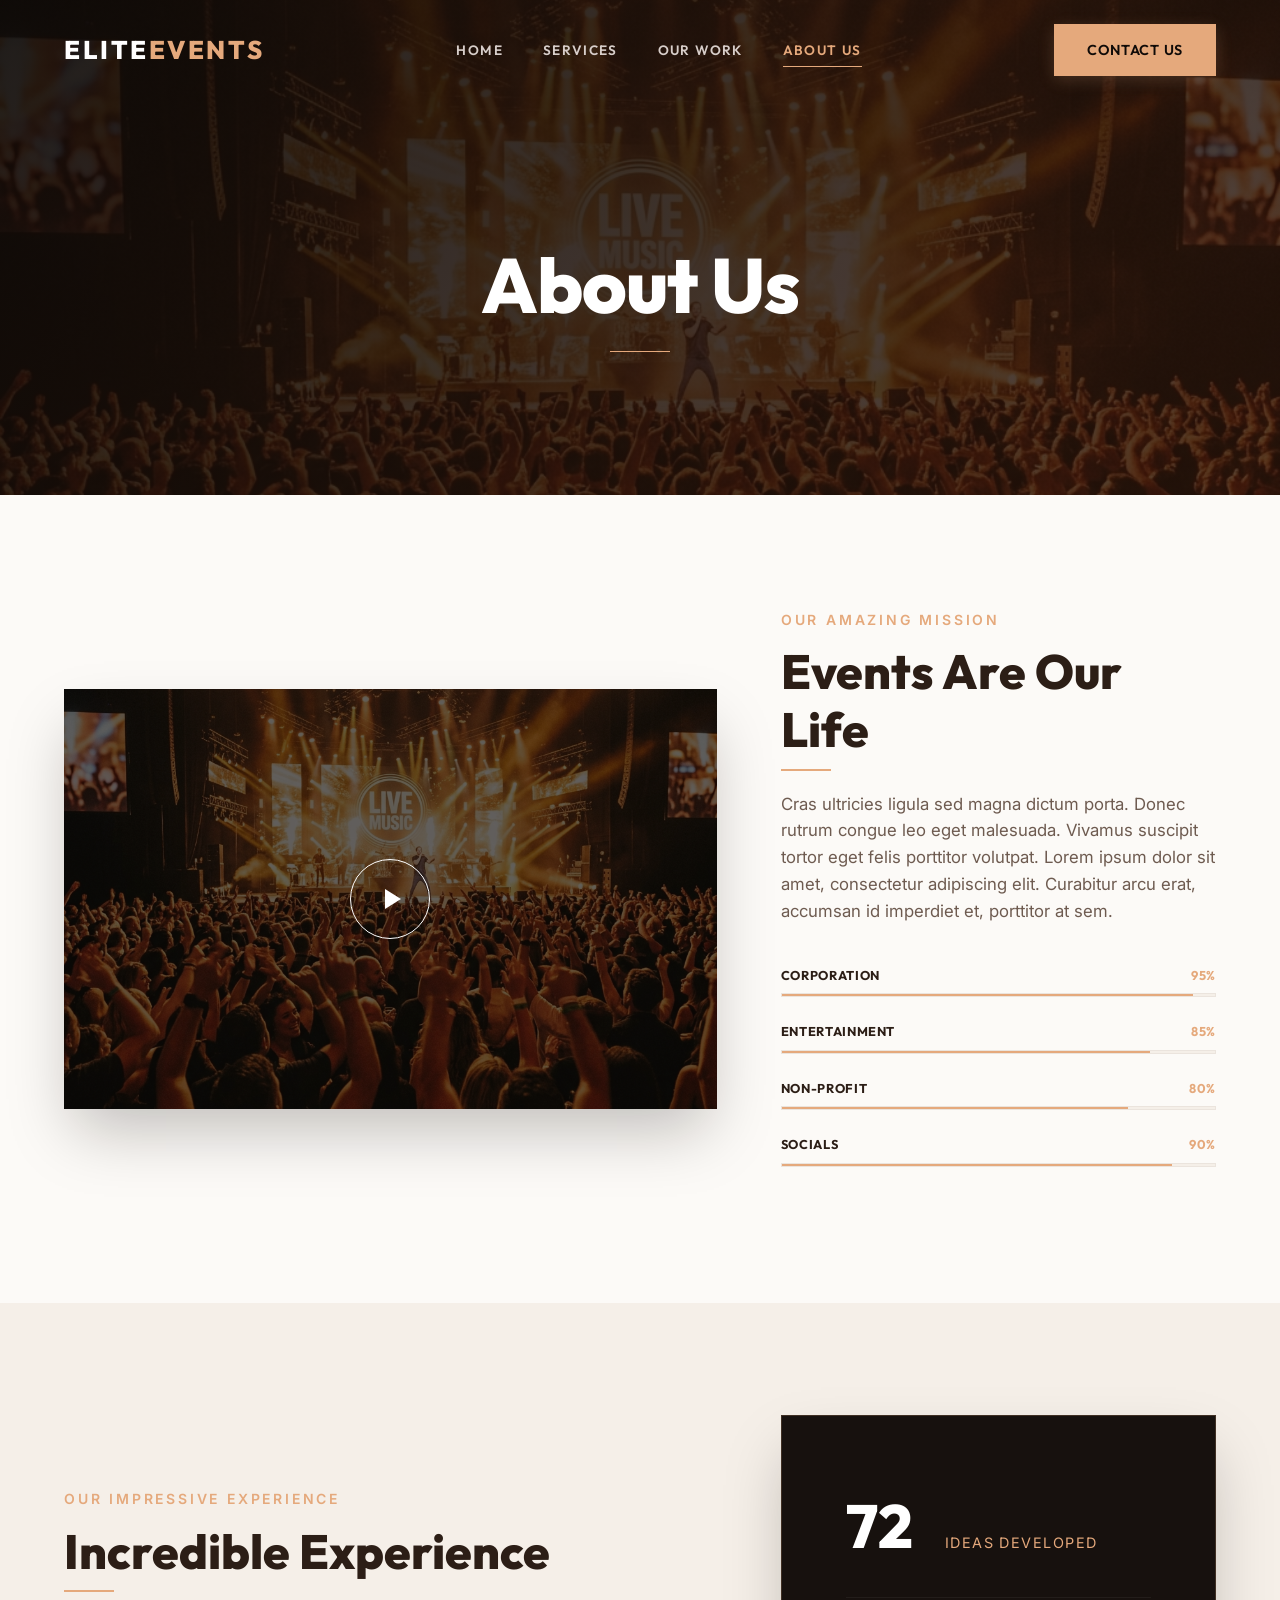
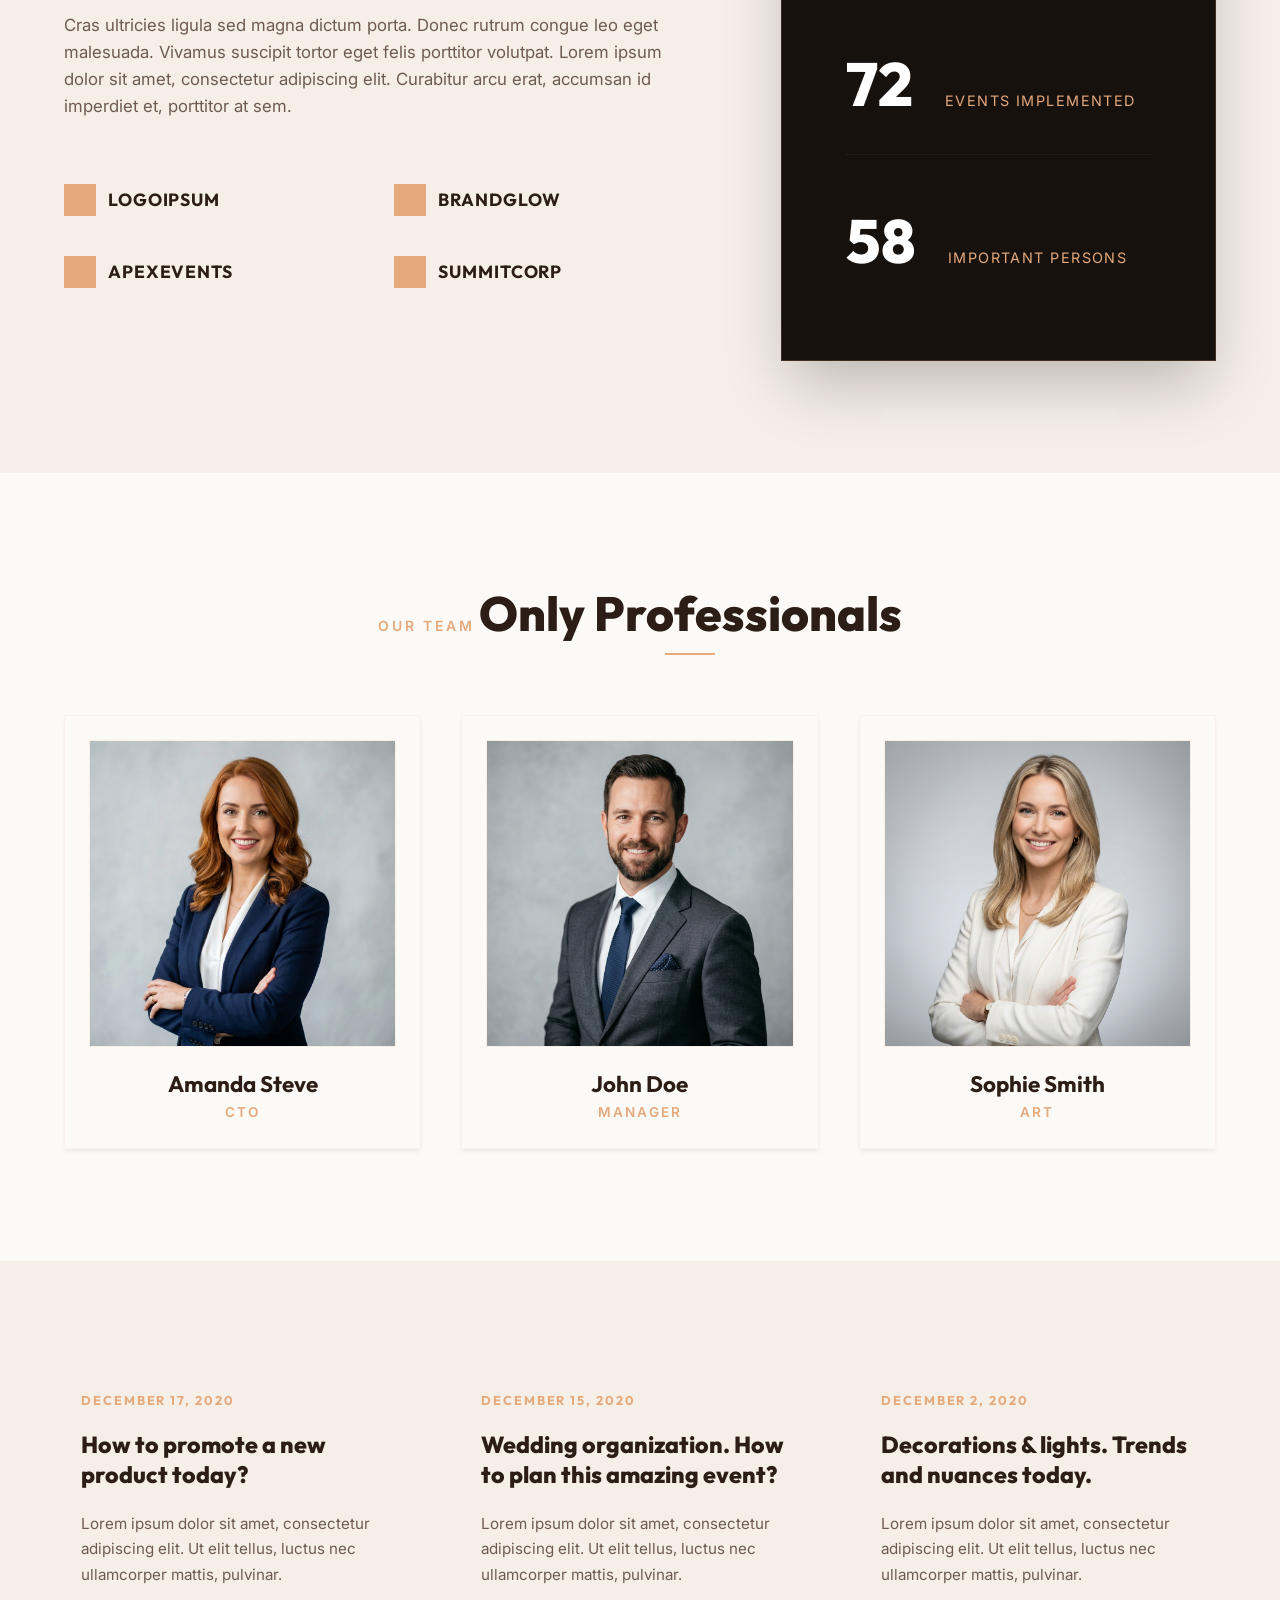
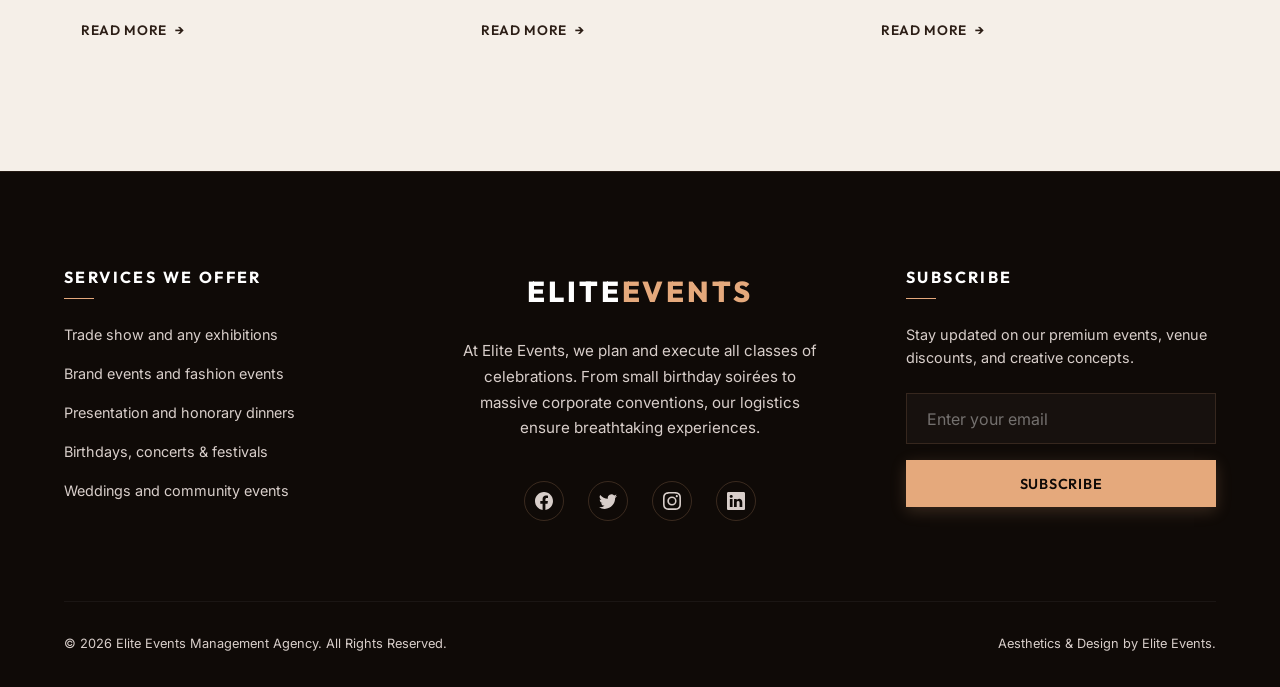
==== about.html @ 659c6e5d "first commit" ====
<!DOCTYPE html>
<html lang="en">
<head>
  <meta charset="UTF-8">
  <meta name="viewport" content="width=device-width, initial-scale=1.0">
  <title>About Us | Elite Events - Premium Event Planning & Management Agency</title>
  <meta name="description" content="Discover our mission, experience metrics, professional team directors, and recent news. Learn how Elite Events brings corporate, entertainment, non-profit, and social events to life.">
  <link rel="stylesheet" href="style.css">
</head>
<body>

  <!-- ==========================================
       HEADER / NAVIGATION
       ========================================== -->
  <header class="header scrolled" id="site-header">
    <div class="container nav-container">
      <a href="index.html" class="logo" id="header-logo">
        ELITE<span>EVENTS</span>
      </a>
      
      <nav class="nav-menu-wrapper" aria-label="Main Navigation">
        <ul class="nav-menu" id="nav-menu">
          <li><a href="index.html" class="nav-link" id="nav-link-home">Home</a></li>
          <li><a href="services.html" class="nav-link" id="nav-link-services">Services</a></li>
          <li><a href="work.html" class="nav-link" id="nav-link-work">Our Work</a></li>
          <li><a href="about.html" class="nav-link active" id="nav-link-about">About Us</a></li>
          <li class="mobile-only"><a href="contact.html" class="nav-link" id="nav-link-contact-mobile">Contact Us</a></li>
        </ul>
      </nav>
      
      <a href="contact.html" class="btn btn-primary" id="header-contact-btn">Contact Us</a>
      
      <button class="nav-toggle" id="nav-toggle" aria-label="Toggle Navigation Menu">
        <span></span>
        <span></span>
        <span></span>
      </button>
    </div>
  </header>

  <!-- ==========================================
       SUBPAGE HERO BANNER
       ========================================== -->
  <section class="hero subpage-hero" id="about-hero" style="min-height: 55vh;">
    <div class="container text-center">
      <div class="hero-content" style="margin: 0 auto;">
        <h1 class="hero-title" id="about-main-title" style="margin-bottom: 0;">
          About Us
        </h1>
        <div class="hero-line" style="margin: 1.5rem auto 0; width: 60px;"></div>
      </div>
    </div>
  </section>

  <!-- ==========================================
       OUR AMAZING MISSION SECTION
       ========================================== -->
  <section class="mission section-padding" id="our-mission">
    <div class="container">
      <div class="about-grid">
        <!-- Left Side Video teaser -->
        <div class="why-video-wrapper" id="mission-video-container" style="min-height: 420px; box-shadow: var(--shadow-premium);">
          <button class="play-btn" id="play-mission-btn" aria-label="Play mission video introduction"></button>
        </div>
        
        <!-- Right Side Text and Progress Bars -->
        <div class="mission-content" id="mission-content-details">
          <span class="section-subtitle">Our Amazing Mission</span>
          <h2 class="section-title underline-left" id="mission-title">Events Are Our Life</h2>
          <p style="color: var(--text-muted-dark); margin-bottom: 2.5rem; font-size: 1.05rem;">
            Cras ultricies ligula sed magna dictum porta. Donec rutrum congue leo eget malesuada. Vivamus suscipit tortor eget felis porttitor volutpat. Lorem ipsum dolor sit amet, consectetur adipiscing elit. Curabitur arcu erat, accumsan id imperdiet et, porttitor at sem.
          </p>
          
          <!-- Skills Progress Bars -->
          <div class="skills-container" id="mission-progress-bars">
            <!-- Skill 1 -->
            <div class="skill-group">
              <div class="skill-label-bar">
                <span class="skill-name">Corporation</span>
                <span class="skill-percent">95%</span>
              </div>
              <div class="progress-bar">
                <div class="progress-fill" data-width="95%" id="fill-corporation"></div>
              </div>
            </div>
            
            <!-- Skill 2 -->
            <div class="skill-group">
              <div class="skill-label-bar">
                <span class="skill-name">Entertainment</span>
                <span class="skill-percent">85%</span>
              </div>
              <div class="progress-bar">
                <div class="progress-fill" data-width="85%" id="fill-entertainment"></div>
              </div>
            </div>
            
            <!-- Skill 3 -->
            <div class="skill-group">
              <div class="skill-label-bar">
                <span class="skill-name">Non-Profit</span>
                <span class="skill-percent">80%</span>
              </div>
              <div class="progress-bar">
                <div class="progress-fill" data-width="80%" id="fill-nonprofit"></div>
              </div>
            </div>
            
            <!-- Skill 4 -->
            <div class="skill-group">
              <div class="skill-label-bar">
                <span class="skill-name">Socials</span>
                <span class="skill-percent">90%</span>
              </div>
              <div class="progress-bar">
                <div class="progress-fill" data-width="90%" id="fill-socials"></div>
              </div>
            </div>
          </div>
        </div>
      </div>
    </div>
  </section>

  <!-- ==========================================
       OUR IMPRESSIVE EXPERIENCE SECTION
       ========================================== -->
  <section class="experience section-padding" id="our-experience" style="background-color: var(--bg-light-accent);">
    <div class="container">
      <div class="about-grid" style="align-items: stretch;">
        <!-- Left Column: Logos & Details -->
        <div class="exp-text-column" style="display: flex; flex-direction: column; justify-content: center; padding-right: 2rem;">
          <span class="section-subtitle">Our Impressive Experience</span>
          <h2 class="section-title underline-left" id="exp-title">Incredible Experience</h2>
          <p style="color: var(--text-muted-dark); margin-bottom: 3rem; font-size: 1.05rem;">
            Cras ultricies ligula sed magna dictum porta. Donec rutrum congue leo eget malesuada. Vivamus suscipit tortor eget felis porttitor volutpat. Lorem ipsum dolor sit amet, consectetur adipiscing elit. Curabitur arcu erat, accumsan id imperdiet et, porttitor at sem.
          </p>
          
          <!-- Partner Logos Grid -->
          <div class="why-logos" style="margin-top: 1rem;">
            <div class="logo-item" id="partner-about-1">
              <div class="logo-icon"></div>
              <span class="logo-text">LogoIpsum</span>
            </div>
            
            <div class="logo-item" id="partner-about-2">
              <div class="logo-icon"></div>
              <span class="logo-text">BrandGlow</span>
            </div>
            
            <div class="logo-item" id="partner-about-3">
              <div class="logo-icon"></div>
              <span class="logo-text">ApexEvents</span>
            </div>
            
            <div class="logo-item" id="partner-about-4">
              <div class="logo-icon"></div>
              <span class="logo-text">SummitCorp</span>
            </div>
          </div>
        </div>
        
        <!-- Right Column: Black Stats Box -->
        <div class="exp-stats-box" id="experience-stats-panel" style="background-color: var(--bg-dark-accent); border: 1px solid rgba(229, 169, 124, 0.2); padding: 5rem 4rem; display: flex; flex-direction: column; justify-content: center; gap: 3.5rem; color: var(--text-light); box-shadow: var(--shadow-premium);">
          <!-- Stat 1 -->
          <div class="stat-item-row" style="display: flex; align-items: baseline; gap: 2rem; border-bottom: 1px solid rgba(255, 255, 255, 0.05); padding-bottom: 2rem;">
            <span class="stat-number" data-count="347" id="stat-about-ideas" style="font-size: 3.8rem; font-weight: 800; color: var(--text-light); line-height: 1;">0</span>
            <span class="stat-label" style="letter-spacing: 0.1em; font-size: 0.9rem; text-transform: uppercase; color: var(--primary);">ideas developed</span>
          </div>
          
          <!-- Stat 2 -->
          <div class="stat-item-row" style="display: flex; align-items: baseline; gap: 2rem; border-bottom: 1px solid rgba(255, 255, 255, 0.05); padding-bottom: 2rem;">
            <span class="stat-number" data-count="545" id="stat-about-events" style="font-size: 3.8rem; font-weight: 800; color: var(--text-light); line-height: 1;">0</span>
            <span class="stat-label" style="letter-spacing: 0.1em; font-size: 0.9rem; text-transform: uppercase; color: var(--primary);">events implemented</span>
          </div>
          
          <!-- Stat 3 -->
          <div class="stat-item-row" style="display: flex; align-items: baseline; gap: 2rem; padding-bottom: 0;">
            <span class="stat-number" data-count="832" id="stat-about-people" style="font-size: 3.8rem; font-weight: 800; color: var(--text-light); line-height: 1;">0</span>
            <span class="stat-label" style="letter-spacing: 0.1em; font-size: 0.9rem; text-transform: uppercase; color: var(--primary);">important persons</span>
          </div>
        </div>
      </div>
    </div>
  </section>

  <!-- ==========================================
       OUR TEAM SECTION
       ========================================== -->
  <section class="team section-padding" id="our-team">
    <div class="container">
      <div class="text-center">
        <span class="section-subtitle">Our Team</span>
        <h2 class="section-title underline-center" id="team-title">Only Professionals</h2>
      </div>
      
      <div class="about-team-grid" style="display: grid; grid-template-columns: repeat(3, 1fr); gap: 2.5rem; margin-top: 1rem;">
        <!-- Member 1 -->
        <article class="team-card" id="team-member-cto" style="text-align: center; border: 1px solid rgba(229, 169, 124, 0.1); background: var(--bg-light); padding: 1.5rem; box-shadow: var(--shadow-sm); transition: var(--transition-smooth);">
          <div class="team-img-wrapper" style="overflow: hidden; aspect-ratio: 1; margin-bottom: 1.5rem; border: 1px solid rgba(229, 169, 124, 0.15);">
            <img src="assets/team_cto.png" alt="Amanda Steve, CTO at Elite Events" style="width: 100%; height: 100%; transition: var(--transition-smooth);">
          </div>
          <h3 style="font-family: var(--font-headings); font-size: 1.4rem; font-weight: 700; color: var(--text-dark); margin-bottom: 0.25rem;">Amanda Steve</h3>
          <p style="color: var(--primary); font-size: 0.85rem; font-weight: 600; text-transform: uppercase; letter-spacing: 0.15em;">CTO</p>
        </article>
        
        <!-- Member 2 -->
        <article class="team-card" id="team-member-manager" style="text-align: center; border: 1px solid rgba(229, 169, 124, 0.1); background: var(--bg-light); padding: 1.5rem; box-shadow: var(--shadow-sm); transition: var(--transition-smooth);">
          <div class="team-img-wrapper" style="overflow: hidden; aspect-ratio: 1; margin-bottom: 1.5rem; border: 1px solid rgba(229, 169, 124, 0.15);">
            <img src="assets/team_manager.png" alt="John Doe, Events Manager at Elite Events" style="width: 100%; height: 100%; transition: var(--transition-smooth);">
          </div>
          <h3 style="font-family: var(--font-headings); font-size: 1.4rem; font-weight: 700; color: var(--text-dark); margin-bottom: 0.25rem;">John Doe</h3>
          <p style="color: var(--primary); font-size: 0.85rem; font-weight: 600; text-transform: uppercase; letter-spacing: 0.15em;">Manager</p>
        </article>
        
        <!-- Member 3 -->
        <article class="team-card" id="team-member-art" style="text-align: center; border: 1px solid rgba(229, 169, 124, 0.1); background: var(--bg-light); padding: 1.5rem; box-shadow: var(--shadow-sm); transition: var(--transition-smooth);">
          <div class="team-img-wrapper" style="overflow: hidden; aspect-ratio: 1; margin-bottom: 1.5rem; border: 1px solid rgba(229, 169, 124, 0.15);">
            <img src="assets/team_art.png" alt="Sophie Smith, Art Director at Elite Events" style="width: 100%; height: 100%; transition: var(--transition-smooth);">
          </div>
          <h3 style="font-family: var(--font-headings); font-size: 1.4rem; font-weight: 700; color: var(--text-dark); margin-bottom: 0.25rem;">Sophie Smith</h3>
          <p style="color: var(--primary); font-size: 0.85rem; font-weight: 600; text-transform: uppercase; letter-spacing: 0.15em;">Art</p>
        </article>
      </div>
    </div>
  </section>

  <!-- ==========================================
       BLOG/NEWS SECTION
       ========================================== -->
  <section class="blog section-padding" id="blog" style="background-color: var(--bg-light-accent);">
    <div class="container">
      <div class="blog-grid" style="display: grid; grid-template-columns: repeat(3, 1fr); gap: 3rem;">
        <!-- Article 1 -->
        <article class="blog-card" id="blog-post-1" style="display: flex; flex-direction: column; justify-content: space-between;">
          <div>
            <div class="blog-date" style="font-family: var(--font-headings); font-size: 0.8rem; font-weight: 700; color: var(--primary); letter-spacing: 0.15em; text-transform: uppercase; margin-bottom: 1.25rem;">
              December 17, 2020
            </div>
            <h3 class="blog-title" style="font-family: var(--font-headings); font-size: 1.45rem; font-weight: 800; line-height: 1.3; color: var(--text-dark); margin-bottom: 1.25rem; transition: var(--transition-fast);">
              <a href="#" style="color: inherit;">How to promote a new product today?</a>
            </h3>
            <p style="color: var(--text-muted-dark); font-size: 0.95rem; line-height: 1.7; margin-bottom: 2rem;">
              Lorem ipsum dolor sit amet, consectetur adipiscing elit. Ut elit tellus, luctus nec ullamcorper mattis, pulvinar.
            </p>
          </div>
          <a href="#" class="featured-link" style="font-size: 0.85rem;">Read more</a>
        </article>
        
        <!-- Article 2 -->
        <article class="blog-card" id="blog-post-2" style="display: flex; flex-direction: column; justify-content: space-between;">
          <div>
            <div class="blog-date" style="font-family: var(--font-headings); font-size: 0.8rem; font-weight: 700; color: var(--primary); letter-spacing: 0.15em; text-transform: uppercase; margin-bottom: 1.25rem;">
              December 15, 2020
            </div>
            <h3 class="blog-title" style="font-family: var(--font-headings); font-size: 1.45rem; font-weight: 800; line-height: 1.3; color: var(--text-dark); margin-bottom: 1.25rem; transition: var(--transition-fast);">
              <a href="#" style="color: inherit;">Wedding organization. How to plan this amazing event?</a>
            </h3>
            <p style="color: var(--text-muted-dark); font-size: 0.95rem; line-height: 1.7; margin-bottom: 2rem;">
              Lorem ipsum dolor sit amet, consectetur adipiscing elit. Ut elit tellus, luctus nec ullamcorper mattis, pulvinar.
            </p>
          </div>
          <a href="#" class="featured-link" style="font-size: 0.85rem;">Read more</a>
        </article>
        
        <!-- Article 3 -->
        <article class="blog-card" id="blog-post-3" style="display: flex; flex-direction: column; justify-content: space-between;">
          <div>
            <div class="blog-date" style="font-family: var(--font-headings); font-size: 0.8rem; font-weight: 700; color: var(--primary); letter-spacing: 0.15em; text-transform: uppercase; margin-bottom: 1.25rem;">
              December 2, 2020
            </div>
            <h3 class="blog-title" style="font-family: var(--font-headings); font-size: 1.45rem; font-weight: 800; line-height: 1.3; color: var(--text-dark); margin-bottom: 1.25rem; transition: var(--transition-fast);">
              <a href="#" style="color: inherit;">Decorations & lights. Trends and nuances today.</a>
            </h3>
            <p style="color: var(--text-muted-dark); font-size: 0.95rem; line-height: 1.7; margin-bottom: 2rem;">
              Lorem ipsum dolor sit amet, consectetur adipiscing elit. Ut elit tellus, luctus nec ullamcorper mattis, pulvinar.
            </p>
          </div>
          <a href="#" class="featured-link" style="font-size: 0.85rem;">Read more</a>
        </article>
      </div>
    </div>
  </section>

  <!-- ==========================================
       FOOTER SECTION
       ========================================== -->
  <footer class="footer" id="site-footer">
    <div class="container">
      <div class="footer-grid">
        <!-- Col 1: Offerings -->
        <div class="footer-col" id="footer-offerings">
          <h3>Services We Offer</h3>
          <ul class="footer-services-list">
            <li>Trade show and any exhibitions</li>
            <li>Brand events and fashion events</li>
            <li>Presentation and honorary dinners</li>
            <li>Birthdays, concerts & festivals</li>
            <li>Weddings and community events</li>
          </ul>
        </div>
        
        <!-- Col 2: Brand / Description -->
        <div class="footer-col footer-brand" id="footer-brand-info">
          <div class="footer-logo">ELITE<span>EVENTS</span></div>
          <p class="footer-desc">
            At Elite Events, we plan and execute all classes of celebrations. From small birthday soirées to massive corporate conventions, our logistics ensure breathtaking experiences.
          </p>
          
          <div class="footer-socials" id="footer-social-links">
            <a href="#" class="social-icon" aria-label="Facebook Page">
              <svg width="18" height="18" fill="currentColor" viewBox="0 0 16 16"><path d="M16 8.049c0-4.446-3.582-8.05-8-8.05C3.58 0-.002 3.603-.002 8.05c0 4.017 2.926 7.347 6.75 7.951v-5.625h-2.03V8.05H6.75V6.275c0-2.017 1.195-3.131 3.022-3.131.876 0 1.791.157 1.791.157v1.98h-1.009c-.993 0-1.303.621-1.303 1.258v1.51h2.218l-.354 2.326H9.25V16c3.824-.604 6.75-3.934 6.75-7.951z"/></svg>
            </a>
            <a href="#" class="social-icon" aria-label="Twitter Page">
              <svg width="18" height="18" fill="currentColor" viewBox="0 0 16 16"><path d="M5.026 15c6.038 0 9.341-5.003 9.341-9.334 0-.14 0-.282-.006-.422A6.685 6.685 0 0 0 16 3.542a6.658 6.658 0 0 1-1.889.518 3.301 3.301 0 0 0 1.447-1.817 6.533 6.533 0 0 1-2.087.793A3.286 3.286 0 0 0 7.875 6.03a9.325 9.325 0 0 1-6.767-3.429 3.289 3.289 0 0 0 1.018 4.382A3.323 3.323 0 0 1 .64 6.575v.045a3.288 3.288 0 0 0 2.632 3.218 3.203 3.203 0 0 1-.865.115 3.23 3.23 0 0 1-.614-.057 3.283 3.283 0 0 0 3.067 2.277A6.588 6.588 0 0 1 .78 13.58a6.32 6.32 0 0 1-.78-.045A9.344 9.344 0 0 0 5.026 15z"/></svg>
            </a>
            <a href="#" class="social-icon" aria-label="Instagram Page">
              <svg width="18" height="18" fill="currentColor" viewBox="0 0 16 16"><path d="M8 0C5.829 0 5.556.01 4.703.048 3.85.088 3.269.222 2.76.42a3.917 3.917 0 0 0-1.417.923A3.927 3.927 0 0 0 .42 2.76C.222 3.268.087 3.85.048 4.7.01 5.555 0 5.827 0 8.001c0 2.172.01 2.444.048 3.297.04.852.174 1.433.372 1.942.205.526.478.972.923 1.417.444.445.89.719 1.416.923.51.198 1.09.333 1.942.372C5.555 15.99 5.827 16 8 16s2.444-.01 3.298-.048c.851-.04 1.434-.174 1.943-.372a3.916 3.916 0 0 0 1.416-.923c.445-.445.718-.891.923-1.417.197-.509.332-1.09.372-1.942C15.99 10.445 16 10.173 16 8s-.01-2.445-.048-3.299c-.04-.851-.175-1.433-.372-1.941a3.926 3.926 0 0 0-.923-1.417A3.911 3.911 0 0 0 13.24.42c-.51-.198-1.092-.333-1.943-.372C10.443.01 10.172 0 7.998 0H8zm-.717 1.442h.718c2.136 0 2.389.007 3.232.046.78.035 1.204.166 1.486.275.373.145.64.319.92.599.28.28.453.546.598.92.11.281.24.705.275 1.485.039.843.047 1.096.047 3.231s-.008 2.389-.047 3.232c-.035.78-.166 1.203-.275 1.485a2.47 2.47 0 0 1-.599.919c-.28.28-.546.453-.92.598-.28.11-.704.24-1.485.276-.843.038-1.096.047-3.232.047s-2.39-.009-3.233-.047c-.78-.036-1.203-.166-1.485-.276a2.478 2.478 0 0 1-.92-.598 2.48 2.48 0 0 1-.6-.92c-.109-.281-.24-.705-.275-1.485-.038-.843-.046-1.096-.046-3.233 0-2.136.008-2.388.046-3.231.036-.78.166-1.204.276-1.486.145-.373.319-.64.599-.92.28-.28.546-.453.92-.598.282-.11.705-.24 1.485-.276.738-.034 1.024-.044 2.515-.045v.002zm4.988 1.328a.96.96 0 1 0 0 1.92.96.96 0 0 0 0-1.92zm-4.27 1.122a4.109 4.109 0 1 0 0 8.217 4.109 4.109 0 0 0 0-8.217zm0 1.441a2.667 2.667 0 1 1 0 5.334 2.667 2.667 0 0 1 0-5.334z"/></svg>
            </a>
            <a href="#" class="social-icon" aria-label="LinkedIn Profile">
              <svg width="18" height="18" fill="currentColor" viewBox="0 0 16 16"><path d="M0 1.146C0 .513.526 0 1.175 0h13.65C15.474 0 16 .513 16 1.146v13.708c0 .633-.526 1.146-1.175 1.146H1.175C.526 16 0 15.487 0 14.854V1.146zm4.943 12.248V6.169H2.542v7.225h2.401zm-1.2-8.212c.837 0 1.358-.554 1.358-1.248-.015-.709-.52-1.248-1.342-1.248-.822 0-1.359.54-1.359 1.248 0 .694.521 1.248 1.327 1.248h.016zm4.908 8.212V9.359c0-.216.016-.432.08-.586.173-.431.568-.878 1.232-.878.869 0 1.216.662 1.216 1.634v3.865h2.401V9.25c0-2.22-1.184-3.252-2.764-3.252-1.274 0-1.845.7-2.165 1.193v.025h-.016a5.54 5.54 0 0 1 .016-.025V6.169h-2.4c.03.678 0 7.225 0 7.225h2.4z"/></svg>
            </a>
          </div>
        </div>
        
        <!-- Col 3: Subscribe -->
        <div class="footer-col" id="footer-subscribe-section">
          <h3>Subscribe</h3>
          <p class="footer-subscribe-desc">Stay updated on our premium events, venue discounts, and creative concepts.</p>
          <form class="subscribe-form" id="subscribe-email-form">
            <input type="email" class="subscribe-input" placeholder="Enter your email" required aria-label="Subscriber Email">
            <button type="submit" class="btn btn-primary">Subscribe</button>
          </form>
        </div>
      </div>
      
      <div class="footer-bottom">
        <p>&copy; 2026 Elite Events Management Agency. All Rights Reserved.</p>
        <p>Aesthetics & Design by Elite Events.</p>
      </div>
    </div>
  </footer>

  <!-- Scripts -->
  <script src="main.js"></script>
</body>
</html>
---- style.css ----
@import url('https://fonts.googleapis.com/css2?family=Outfit:wght@300;400;500;600;700;800&family=Inter:wght@300;400;500;600;700&display=swap');

/* ==========================================
   DESIGN SYSTEM VARIABLES
   ========================================== */
:root {
  --bg-dark: #0f0a07;
  --bg-dark-accent: #17110e;
  --bg-light: #fcfaf7;
  --bg-light-accent: #f5efe8;
  --primary: #e5a97c;
  --primary-hover: #d29465;
  --primary-rgb: 229, 169, 124;
  --text-dark: #2c1e16;
  --text-muted-dark: #6e5b50;
  --text-light: #ffffff;
  --text-muted-light: #d8ceca;
  
  --font-headings: 'Outfit', sans-serif;
  --font-body: 'Inter', sans-serif;
  
  --transition-smooth: all 0.4s cubic-bezier(0.16, 1, 0.3, 1);
  --transition-fast: all 0.2s ease-out;
  
  --shadow-sm: 0 4px 6px -1px rgba(0, 0, 0, 0.05), 0 2px 4px -1px rgba(0, 0, 0, 0.03);
  --shadow-md: 0 10px 15px -3px rgba(0, 0, 0, 0.08), 0 4px 6px -2px rgba(0, 0, 0, 0.04);
  --shadow-lg: 0 20px 25px -5px rgba(0, 0, 0, 0.1), 0 10px 10px -5px rgba(0, 0, 0, 0.04);
  --shadow-premium: 0 30px 60px -10px rgba(15, 10, 7, 0.25);
  
  --border-radius-sm: 4px;
  --border-radius-md: 8px;
  --border-radius-lg: 16px;
  --border-radius-full: 9999px;
  
  --max-width: 1200px;
}

/* ==========================================
   RESET & BASE STYLES
   ========================================== */
*, *::before, *::after {
  box-sizing: border-box;
  margin: 0;
  padding: 0;
}

html {
  scroll-behavior: smooth;
  font-size: 16px;
}

body {
  font-family: var(--font-body);
  background-color: var(--bg-light);
  color: var(--text-dark);
  line-height: 1.6;
  overflow-x: hidden;
  -webkit-font-smoothing: antialiased;
}

h1, h2, h3, h4, h5, h6 {
  font-family: var(--font-headings);
  font-weight: 700;
  line-height: 1.2;
}

a {
  text-decoration: none;
  color: inherit;
  transition: var(--transition-fast);
}

button, input, select, textarea {
  font-family: inherit;
  font-size: inherit;
  outline: none;
}

img {
  max-width: 100%;
  display: block;
  object-fit: cover;
}

/* ==========================================
   UTILITY CLASSES
   ========================================== */
.container {
  width: 100%;
  max-width: var(--max-width);
  margin: 0 auto;
  padding: 0 1.5rem;
}

.section-padding {
  padding: 7rem 0;
}

.text-center { text-align: center; }
.text-left { text-align: left; }
.text-right { text-align: right; }

.section-subtitle {
  font-size: 0.875rem;
  letter-spacing: 0.2em;
  text-transform: uppercase;
  color: var(--primary);
  margin-bottom: 0.75rem;
  display: inline-block;
  font-weight: 600;
}

.section-title {
  font-size: clamp(2rem, 4vw, 3rem);
  color: var(--text-dark);
  margin-bottom: 1.5rem;
  font-weight: 800;
}

.section-title.light {
  color: var(--text-light);
}

.underline-center {
  position: relative;
  display: inline-block;
  margin-bottom: 3.5rem;
}

.underline-center::after {
  content: '';
  position: absolute;
  bottom: -0.75rem;
  left: 50%;
  transform: translateX(-50%);
  width: 50px;
  height: 2px;
  background-color: var(--primary);
}

.underline-left {
  position: relative;
  display: inline-block;
  margin-bottom: 2rem;
}

.underline-left::after {
  content: '';
  position: absolute;
  bottom: -0.75rem;
  left: 0;
  width: 50px;
  height: 2px;
  background-color: var(--primary);
}

/* ==========================================
   BUTTONS
   ========================================== */
.btn {
  display: inline-flex;
  align-items: center;
  justify-content: center;
  padding: 0.85rem 2rem;
  font-family: var(--font-headings);
  font-weight: 600;
  font-size: 0.9rem;
  letter-spacing: 0.05em;
  text-transform: uppercase;
  border-radius: 0; /* Premium sharp look matching design */
  cursor: pointer;
  transition: var(--transition-smooth);
  border: 1px solid transparent;
}

.btn-primary {
  background-color: var(--primary);
  color: var(--bg-dark);
  box-shadow: 0 4px 15px rgba(var(--primary-rgb), 0.2);
}

.btn-primary:hover {
  background-color: var(--primary-hover);
  transform: translateY(-2px);
  box-shadow: 0 8px 25px rgba(var(--primary-rgb), 0.35);
}

.btn-secondary {
  background-color: transparent;
  border: 1px solid var(--primary);
  color: var(--primary);
}

.btn-secondary:hover {
  background-color: var(--primary);
  color: var(--bg-dark);
  transform: translateY(-2px);
}

.btn-dark {
  background-color: var(--bg-dark);
  color: var(--text-light);
  border: 1px solid rgba(var(--primary-rgb), 0.3);
}

.btn-dark:hover {
  border-color: var(--primary);
  background-color: var(--bg-dark-accent);
  color: var(--primary);
  transform: translateY(-2px);
}

/* ==========================================
   HEADER / NAVIGATION
   ========================================== */
.header {
  position: fixed;
  top: 0;
  left: 0;
  width: 100%;
  z-index: 1000;
  padding: 1.5rem 0;
  transition: var(--transition-smooth);
}

.header.scrolled {
  padding: 1rem 0;
  background-color: rgba(15, 10, 7, 0.95);
  backdrop-filter: blur(10px);
  border-bottom: 1px solid rgba(229, 169, 124, 0.1);
  box-shadow: var(--shadow-md);
}

.nav-container {
  display: flex;
  justify-content: space-between;
  align-items: center;
}

.logo {
  font-family: var(--font-headings);
  font-size: 1.6rem;
  font-weight: 800;
  color: var(--text-light);
  letter-spacing: 0.1em;
}

.logo span {
  color: var(--primary);
}

.nav-menu {
  display: flex;
  list-style: none;
  gap: 2.5rem;
}

.nav-link {
  font-family: var(--font-headings);
  font-size: 0.85rem;
  font-weight: 600;
  text-transform: uppercase;
  letter-spacing: 0.1em;
  color: var(--text-muted-light);
  position: relative;
  padding: 0.5rem 0;
}

.nav-link:hover, .nav-link.active {
  color: var(--primary);
}

.nav-link::after {
  content: '';
  position: absolute;
  bottom: 0;
  left: 0;
  width: 0;
  height: 1px;
  background-color: var(--primary);
  transition: var(--transition-smooth);
}

.nav-link:hover::after, .nav-link.active::after {
  width: 100%;
}

.nav-toggle {
  display: none;
  background: none;
  border: none;
  cursor: pointer;
  padding: 0.5rem;
}

.nav-toggle span {
  display: block;
  width: 25px;
  height: 2px;
  background-color: var(--text-light);
  margin: 5px 0;
  transition: var(--transition-smooth);
}

/* ==========================================
   HERO SECTION
   ========================================== */
.hero {
  position: relative;
  min-height: 100vh;
  display: flex;
  align-items: center;
  background-image: url('assets/hero_concert.png');
  background-size: cover;
  background-position: center;
  color: var(--text-light);
  padding-top: 100px;
}

.hero::before {
  content: '';
  position: absolute;
  top: 0;
  left: 0;
  width: 100%;
  height: 100%;
  background: linear-gradient(135deg, rgba(15, 10, 7, 0.92) 0%, rgba(43, 20, 10, 0.78) 100%);
  z-index: 1;
}

.hero-content {
  position: relative;
  z-index: 2;
  max-width: 850px;
}

.hero-subtitle {
  font-size: 0.95rem;
  letter-spacing: 0.25em;
  text-transform: uppercase;
  color: var(--primary);
  margin-bottom: 1.5rem;
  font-weight: 600;
  display: inline-block;
}

.hero-title {
  font-size: clamp(2.5rem, 6vw, 4.8rem);
  font-weight: 800;
  line-height: 1.1;
  margin-bottom: 2rem;
  letter-spacing: -0.01em;
}

.hero-title span {
  display: block;
  font-weight: 300;
  font-size: 0.8em;
  margin-top: 0.25rem;
}

.hero-line {
  width: 80px;
  height: 1px;
  background-color: var(--primary);
  margin-bottom: 3.5rem;
}

.hero-stats {
  display: flex;
  gap: 6rem;
  margin-top: 4rem;
}

.stat-item {
  display: flex;
  flex-direction: column;
}

.stat-number {
  font-family: var(--font-headings);
  font-size: clamp(3rem, 5vw, 4.5rem);
  font-weight: 800;
  color: var(--text-light);
  line-height: 1;
  margin-bottom: 0.5rem;
}

.stat-label {
  font-size: 0.85rem;
  letter-spacing: 0.05em;
  text-transform: uppercase;
  color: var(--text-muted-light);
}

/* ==========================================
   ABOUT US SECTION
   ========================================== */
.about {
  background-color: var(--bg-light);
}

.about-grid {
  display: grid;
  grid-template-columns: 1.2fr 0.8fr;
  gap: 4rem;
  align-items: center;
}

.about-text p {
  color: var(--text-muted-dark);
  font-size: 1.05rem;
  margin-bottom: 2rem;
}

.about-gallery {
  display: grid;
  grid-template-columns: repeat(2, 1fr);
  gap: 1rem;
}

.about-img-wrapper {
  overflow: hidden;
  position: relative;
  aspect-ratio: 4/5;
  box-shadow: var(--shadow-md);
  border: 1px solid rgba(229, 169, 124, 0.1);
}

.about-img-wrapper img {
  width: 100%;
  height: 100%;
  transition: var(--transition-smooth);
}

.about-img-wrapper:hover img {
  transform: scale(1.08);
}

.about-img-wrapper::after {
  content: '';
  position: absolute;
  top: 0;
  left: 0;
  width: 100%;
  height: 100%;
  background: linear-gradient(to bottom, transparent 60%, rgba(15, 10, 7, 0.4) 100%);
  opacity: 0;
  transition: var(--transition-smooth);
}

.about-img-wrapper:hover::after {
  opacity: 1;
}

/* ==========================================
   FEATURED EVENT TYPES (GRID)
   ========================================== */
.featured {
  background-color: var(--bg-light-accent);
}

.featured-grid {
  display: grid;
  grid-template-columns: repeat(auto-fit, minmax(260px, 1fr));
  gap: 2rem;
}

.featured-card {
  background-color: var(--bg-light);
  border: 1px solid rgba(229, 169, 124, 0.15);
  padding: 2.5rem;
  transition: var(--transition-smooth);
  display: flex;
  flex-direction: column;
  justify-content: space-between;
  min-height: 250px;
  position: relative;
  overflow: hidden;
}

.featured-card::before {
  content: '';
  position: absolute;
  top: 0;
  left: 0;
  width: 100%;
  height: 3px;
  background-color: var(--primary);
  transform: scaleX(0);
  transform-origin: left;
  transition: var(--transition-smooth);
}

.featured-card:hover {
  transform: translateY(-8px);
  box-shadow: var(--shadow-lg);
  border-color: var(--primary);
}

.featured-card:hover::before {
  transform: scaleX(1);
}

.featured-cat {
  font-size: 0.75rem;
  letter-spacing: 0.15em;
  text-transform: uppercase;
  color: var(--primary);
  font-weight: 700;
  margin-bottom: 1rem;
}

.featured-name {
  font-size: 1.35rem;
  color: var(--text-dark);
  font-weight: 700;
  margin-bottom: 2rem;
}

.featured-link {
  font-family: var(--font-headings);
  font-size: 0.8rem;
  text-transform: uppercase;
  font-weight: 600;
  letter-spacing: 0.05em;
  display: inline-flex;
  align-items: center;
  gap: 0.5rem;
}

.featured-link::after {
  content: '→';
  transition: var(--transition-fast);
}

.featured-card:hover .featured-link::after {
  transform: translateX(5px);
}

/* ==========================================
   WHY CHOOSE US & PLAY BUTTON
   ========================================== */
.why-choose {
  background-color: var(--bg-light);
  padding: 0;
}

.why-grid {
  display: grid;
  grid-template-columns: 1fr 1fr;
  align-items: stretch;
}

.why-video-wrapper {
  position: relative;
  background-image: url('assets/hero_concert.png');
  background-size: cover;
  background-position: center;
  min-height: 450px;
  display: flex;
  align-items: center;
  justify-content: center;
}

.why-video-wrapper::before {
  content: '';
  position: absolute;
  top: 0;
  left: 0;
  width: 100%;
  height: 100%;
  background: rgba(15, 10, 7, 0.65);
}

.play-btn {
  position: relative;
  z-index: 2;
  width: 80px;
  height: 80px;
  background-color: transparent;
  border: 1px solid var(--text-light);
  border-radius: var(--border-radius-full);
  cursor: pointer;
  display: flex;
  align-items: center;
  justify-content: center;
  transition: var(--transition-smooth);
}

.play-btn::before {
  content: '';
  width: 0;
  height: 0;
  border-style: solid;
  border-width: 10px 0 10px 16px;
  border-color: transparent transparent transparent var(--text-light);
  margin-left: 5px;
  transition: var(--transition-fast);
}

.play-btn:hover {
  background-color: var(--primary);
  border-color: var(--primary);
  transform: scale(1.1);
  box-shadow: 0 0 30px rgba(var(--primary-rgb), 0.5);
}

.play-btn:hover::before {
  border-color: transparent transparent transparent var(--bg-dark);
}

.why-content {
  background-color: var(--bg-light-accent);
  padding: 6rem;
  display: flex;
  flex-direction: column;
  justify-content: center;
}

.why-desc {
  color: var(--text-muted-dark);
  margin-bottom: 3rem;
  font-size: 1.05rem;
}

.why-logos {
  display: grid;
  grid-template-columns: repeat(2, 1fr);
  gap: 2.5rem;
}

.logo-item {
  display: flex;
  align-items: center;
  gap: 0.75rem;
}

.logo-icon {
  width: 32px;
  height: 32px;
  background-color: var(--primary);
  mask-size: contain;
  mask-repeat: no-repeat;
}

.logo-text {
  font-family: var(--font-headings);
  font-size: 1.1rem;
  font-weight: 700;
  letter-spacing: 0.05em;
  color: var(--text-dark);
  text-transform: uppercase;
}

/* ==========================================
   SERVICES SECTION (INTERACTIVE TABS)
   ========================================== */
.services {
  background-color: var(--bg-light);
}

.services-tabs-nav {
  display: flex;
  justify-content: center;
  gap: 1rem;
  margin-bottom: 4rem;
  flex-wrap: wrap;
}

.tab-btn {
  background: var(--bg-light);
  border: 1px solid rgba(229, 169, 124, 0.2);
  padding: 1rem 2.5rem;
  font-family: var(--font-headings);
  font-weight: 600;
  font-size: 0.95rem;
  text-transform: uppercase;
  letter-spacing: 0.05em;
  cursor: pointer;
  transition: var(--transition-smooth);
  border-radius: 0;
  color: var(--text-dark);
}

.tab-btn:hover {
  border-color: var(--primary);
  color: var(--primary);
}

.tab-btn.active {
  background-color: var(--primary);
  color: var(--bg-dark);
  border-color: var(--primary);
}

.services-content-wrapper {
  position: relative;
}

.tab-panel {
  display: none;
  opacity: 0;
  transition: opacity 0.5s ease;
  grid-template-columns: 1fr 1fr;
  gap: 4rem;
  align-items: center;
}

.tab-panel.active {
  display: grid;
  opacity: 1;
}

@keyframes fadeIn {
  from { opacity: 0; transform: translateY(15px); }
  to { opacity: 1; transform: translateY(0); }
}

.tab-panel.active {
  animation: fadeIn 0.6s ease forwards;
}

.services-text-side {
  padding-right: 2rem;
}

.services-panel-title {
  font-size: clamp(1.8rem, 3vw, 2.5rem);
  font-weight: 800;
  margin-bottom: 2rem;
  color: var(--text-dark);
}

.services-list {
  display: grid;
  grid-template-columns: repeat(2, 1fr);
  gap: 1.5rem;
  list-style: none;
  margin-bottom: 3rem;
}

.services-list-item {
  display: flex;
  align-items: center;
  gap: 0.75rem;
  font-size: 0.9rem;
  font-weight: 600;
  text-transform: uppercase;
  color: var(--text-dark);
  letter-spacing: 0.05em;
}

.services-list-item::before {
  content: '';
  width: 6px;
  height: 6px;
  border: 1px solid var(--primary);
  border-radius: var(--border-radius-full);
}

.services-phone {
  font-family: var(--font-headings);
  font-size: 1.15rem;
  font-weight: 700;
  color: var(--text-dark);
  margin-top: 2rem;
  display: inline-flex;
  align-items: center;
  gap: 0.75rem;
}

.services-phone span {
  color: var(--primary);
}

.services-image-side {
  position: relative;
  aspect-ratio: 4/3;
  box-shadow: var(--shadow-premium);
  overflow: hidden;
}

.services-image-side img {
  width: 100%;
  height: 100%;
}

.book-tag {
  position: absolute;
  bottom: 0;
  left: 0;
  right: 0;
  background-color: var(--primary);
  color: var(--bg-dark);
  text-align: center;
  padding: 1.5rem;
  font-family: var(--font-headings);
  font-weight: 700;
  text-transform: uppercase;
  letter-spacing: 0.15em;
  font-size: 0.9rem;
  transition: var(--transition-smooth);
}

.services-image-side:hover .book-tag {
  background-color: var(--primary-hover);
  padding: 1.8rem;
}

/* ==========================================
   OUR EXPERTISE SECTION
   ========================================== */
.expertise {
  background-color: var(--bg-light-accent);
}

.expertise-grid {
  display: grid;
  grid-template-columns: repeat(3, 1fr);
  gap: 1.5rem;
  margin-top: 1rem;
}

.expertise-item {
  position: relative;
  aspect-ratio: 3/2;
  overflow: hidden;
  box-shadow: var(--shadow-md);
  border: 1px solid rgba(229, 169, 124, 0.15);
}

.expertise-item img {
  width: 100%;
  height: 100%;
  transition: var(--transition-smooth);
}

.expertise-item:hover img {
  transform: scale(1.08);
}

/* ==========================================
   TESTIMONIALS SECTION
   ========================================== */
.testimonials {
  background-color: var(--bg-light);
}

.testimonials-grid {
  display: grid;
  grid-template-columns: 1fr 1fr;
  gap: 4rem;
  align-items: center;
}

.testimonials-card {
  padding-right: 3rem;
}

.client-feedback {
  font-size: 1.15rem;
  font-style: italic;
  color: var(--text-muted-dark);
  line-height: 1.8;
  margin-bottom: 2.5rem;
}

.client-meta {
  display: flex;
  align-items: center;
  gap: 1.5rem;
}

.client-avatar {
  width: 70px;
  height: 70px;
  border-radius: var(--border-radius-full);
  overflow: hidden;
  border: 2px solid var(--primary);
  box-shadow: var(--shadow-sm);
}

.client-avatar img {
  width: 100%;
  height: 100%;
}

.client-info h4 {
  font-size: 1.1rem;
  font-weight: 700;
  color: var(--text-dark);
  margin-bottom: 0.25rem;
}

.client-info p {
  font-size: 0.85rem;
  color: var(--primary);
  font-weight: 600;
  text-transform: uppercase;
  letter-spacing: 0.05em;
  margin-bottom: 0.5rem;
}

.client-rating {
  color: #ffc107;
  display: flex;
  gap: 0.25rem;
}

.testimonials-visual {
  position: relative;
  background-color: var(--bg-light-accent);
  padding: 2.5rem;
  display: inline-block;
  margin-left: auto;
}

.testimonials-visual::after {
  content: '';
  position: absolute;
  top: 0;
  right: 0;
  width: 80%;
  height: 80%;
  background-color: var(--bg-light-accent);
  z-index: 1;
}

.testimonials-visual img {
  position: relative;
  z-index: 2;
  max-width: 100%;
  box-shadow: var(--shadow-lg);
}

/* ==========================================
   SERVICE COST CALCULATION FORM
   ========================================== */
.calculator {
  background-color: var(--bg-light-accent);
}

.calc-form-card {
  background-color: var(--bg-light);
  border: 1px solid rgba(229, 169, 124, 0.2);
  padding: 4rem;
  max-width: 850px;
  margin: 0 auto;
  box-shadow: var(--shadow-lg);
}

.calc-grid {
  display: grid;
  grid-template-columns: repeat(2, 1fr);
  gap: 1.5rem;
  margin-bottom: 2rem;
}

.calc-grid-full {
  grid-column: span 2;
}

.form-group label {
  display: block;
  font-family: var(--font-headings);
  font-size: 0.85rem;
  font-weight: 600;
  text-transform: uppercase;
  letter-spacing: 0.05em;
  margin-bottom: 0.5rem;
  color: var(--text-dark);
}

.form-control {
  width: 100%;
  padding: 1rem 1.25rem;
  border: 1px solid rgba(44, 30, 22, 0.12);
  background-color: var(--bg-light-accent);
  color: var(--text-dark);
  font-family: var(--font-body);
  transition: var(--transition-fast);
  border-radius: 0;
}

.form-control:focus {
  border-color: var(--primary);
  background-color: var(--bg-light);
}

textarea.form-control {
  min-height: 120px;
  resize: vertical;
}

.checkbox-section-title {
  font-family: var(--font-headings);
  font-size: 0.9rem;
  font-weight: 700;
  text-transform: uppercase;
  letter-spacing: 0.05em;
  color: var(--text-dark);
  margin-bottom: 1.25rem;
}

.checkbox-grid {
  display: grid;
  grid-template-columns: repeat(3, 1fr);
  gap: 1.25rem;
  margin-bottom: 2.5rem;
}

.checkbox-label {
  display: flex;
  align-items: center;
  gap: 0.75rem;
  cursor: pointer;
  font-size: 0.95rem;
  color: var(--text-muted-dark);
  user-select: none;
  font-weight: 500;
}

.checkbox-label input {
  display: none;
}

.custom-checkbox {
  width: 20px;
  height: 20px;
  border: 1px solid rgba(44, 30, 22, 0.2);
  display: flex;
  align-items: center;
  justify-content: center;
  transition: var(--transition-fast);
  background-color: var(--bg-light);
}

.checkbox-label:hover .custom-checkbox {
  border-color: var(--primary);
}

.checkbox-label input:checked + .custom-checkbox {
  background-color: var(--primary);
  border-color: var(--primary);
}

.checkbox-label input:checked + .custom-checkbox::after {
  content: '';
  width: 6px;
  height: 10px;
  border: solid var(--bg-dark);
  border-width: 0 2px 2px 0;
  transform: rotate(45deg) translate(-1px, -1px);
}

.checkbox-label input:checked ~ span {
  color: var(--text-dark);
  font-weight: 600;
}

/* Calculator Estimate Result box */
.calc-result-box {
  background-color: var(--bg-light-accent);
  border: 1px solid var(--primary);
  padding: 1.5rem 2rem;
  margin-bottom: 2.5rem;
  display: flex;
  justify-content: space-between;
  align-items: center;
}

.calc-result-title {
  font-family: var(--font-headings);
  font-weight: 700;
  text-transform: uppercase;
  letter-spacing: 0.05em;
  font-size: 0.9rem;
  color: var(--text-dark);
}

.calc-price {
  font-family: var(--font-headings);
  font-size: 1.6rem;
  font-weight: 800;
  color: var(--primary-hover);
}

/* Success Message Dialog styling */
.success-msg {
  display: none;
  margin-top: 1.5rem;
  padding: 1rem;
  background-color: rgba(46, 117, 89, 0.1);
  border: 1px solid #2e7559;
  color: #2e7559;
  font-weight: 600;
  text-align: center;
}

/* ==========================================
   FOOTER SECTION
   ========================================== */
.footer {
  background-color: var(--bg-dark);
  color: var(--text-light);
  padding-top: 6rem;
  padding-bottom: 2rem;
  border-top: 1px solid rgba(229, 169, 124, 0.1);
}

.footer-grid {
  display: grid;
  grid-template-columns: 1fr 1.2fr 1fr;
  gap: 5rem;
  margin-bottom: 5rem;
}

.footer-col h3 {
  font-size: 1rem;
  letter-spacing: 0.15em;
  text-transform: uppercase;
  color: var(--text-light);
  margin-bottom: 2.25rem;
  font-weight: 700;
  position: relative;
}

.footer-col h3::after {
  content: '';
  position: absolute;
  bottom: -0.75rem;
  left: 0;
  width: 30px;
  height: 1px;
  background-color: var(--primary);
}

.footer-services-list {
  list-style: none;
}

.footer-services-list li {
  margin-bottom: 1rem;
  font-size: 0.9rem;
  color: var(--text-muted-light);
  transition: var(--transition-fast);
}

.footer-services-list li:hover {
  color: var(--primary);
  transform: translateX(3px);
}

.footer-brand {
  text-align: center;
}

.footer-logo {
  font-family: var(--font-headings);
  font-size: 1.8rem;
  font-weight: 800;
  letter-spacing: 0.1em;
  color: var(--text-light);
  margin-bottom: 1.5rem;
}

.footer-logo span {
  color: var(--primary);
}

.footer-desc {
  font-size: 0.95rem;
  color: var(--text-muted-light);
  line-height: 1.7;
  max-width: 400px;
  margin: 0 auto 2.5rem;
}

.footer-socials {
  display: flex;
  justify-content: center;
  gap: 1.5rem;
}

.social-icon {
  width: 40px;
  height: 40px;
  border-radius: var(--border-radius-full);
  border: 1px solid rgba(229, 169, 124, 0.2);
  display: flex;
  align-items: center;
  justify-content: center;
  color: var(--text-muted-light);
  transition: var(--transition-smooth);
}

.social-icon:hover {
  background-color: var(--primary);
  border-color: var(--primary);
  color: var(--bg-dark);
  transform: translateY(-3px);
}

.footer-subscribe-desc {
  font-size: 0.9rem;
  color: var(--text-muted-light);
  margin-bottom: 1.5rem;
}

.subscribe-form {
  display: flex;
  flex-direction: column;
  gap: 1rem;
}

.subscribe-input {
  width: 100%;
  padding: 0.9rem 1.25rem;
  background-color: var(--bg-dark-accent);
  border: 1px solid rgba(229, 169, 124, 0.15);
  color: var(--text-light);
  font-family: var(--font-body);
}

.subscribe-input::placeholder {
  color: rgba(255, 255, 255, 0.4);
}

.subscribe-input:focus {
  border-color: var(--primary);
}

.subscribe-form button {
  width: 100%;
}

.footer-bottom {
  border-top: 1px solid rgba(255, 255, 255, 0.05);
  padding-top: 2rem;
  display: flex;
  justify-content: space-between;
  align-items: center;
  font-size: 0.8rem;
  color: var(--text-muted-light);
  flex-wrap: wrap;
  gap: 1.5rem;
}

/* ==========================================
   RESPONSIVENESS (MEDIA QUERIES)
   ========================================== */
@media (max-width: 992px) {
  .section-padding {
    padding: 5rem 0;
  }
  
  .about-grid {
    grid-template-columns: 1fr;
    gap: 3rem;
  }
  
  .why-grid {
    grid-template-columns: 1fr;
  }
  
  .why-video-wrapper {
    min-height: 350px;
  }
  
  .why-content {
    padding: 4rem;
  }
  
  .tab-panel {
    grid-template-columns: 1fr;
    gap: 3rem;
  }
  
  .services-text-side {
    padding-right: 0;
  }
  
  .testimonials-grid {
    grid-template-columns: 1fr;
    gap: 3rem;
  }
  
  .testimonials-card {
    padding-right: 0;
  }
  
  .testimonials-visual {
    margin-left: 0;
    text-align: center;
    display: block;
  }
  
  .footer-grid {
    grid-template-columns: 1fr;
    gap: 3rem;
    text-align: center;
  }
  
  .footer-col h3::after {
    left: 50%;
    transform: translateX(-50%);
  }
  
  .footer-bottom {
    justify-content: center;
  }
}

@media (max-width: 768px) {
  .nav-menu {
    position: fixed;
    top: 0;
    right: -100%;
    width: 280px;
    height: 100vh;
    background-color: var(--bg-dark-accent);
    flex-direction: column;
    padding: 6rem 3rem;
    transition: var(--transition-smooth);
    z-index: 999;
    box-shadow: -10px 0 30px rgba(0,0,0,0.3);
  }
  
  .nav-menu.active {
    right: 0;
  }
  
  .nav-toggle {
    display: block;
    z-index: 1000;
  }
  
  .nav-toggle.active span:nth-child(1) {
    transform: rotate(45deg) translate(5px, 5px);
  }
  
  .nav-toggle.active span:nth-child(2) {
    opacity: 0;
  }
  
  .nav-toggle.active span:nth-child(3) {
    transform: rotate(-45deg) translate(5px, -5px);
  }
  
  .hero-stats {
    flex-direction: column;
    gap: 2rem;
  }
  
  .calc-grid {
    grid-template-columns: 1fr;
  }
  
  .calc-grid-full {
    grid-column: span 1;
  }
  
  .checkbox-grid {
    grid-template-columns: repeat(2, 1fr);
  }
  
  .calc-form-card {
    padding: 2.5rem 1.5rem;
  }
  
  .expertise-grid {
    grid-template-columns: repeat(2, 1fr);
  }
}

@media (max-width: 576px) {
  .checkbox-grid {
    grid-template-columns: 1fr;
  }
  
  .expertise-grid {
    grid-template-columns: 1fr;
  }
}

/* ==========================================
   SUBPAGE & ABOUT US ADDITIONS
   ========================================== */
.subpage-hero {
  background-image: url('assets/hero_concert.png');
  background-position: center 30%;
  display: flex;
  align-items: center;
  justify-content: center;
}

/* Progress bars / Skill bars */
.skills-container {
  margin-top: 1.5rem;
}

.skill-group {
  margin-bottom: 1.5rem;
}

.skill-label-bar {
  display: flex;
  justify-content: space-between;
  margin-bottom: 0.5rem;
  font-family: var(--font-headings);
  font-weight: 700;
  text-transform: uppercase;
  font-size: 0.8rem;
  letter-spacing: 0.05em;
  color: var(--text-dark);
}

.skill-percent {
  color: var(--primary);
}

.progress-bar {
  width: 100%;
  height: 4px;
  background-color: var(--bg-light-accent);
  border: 1px solid rgba(44, 30, 22, 0.05);
  position: relative;
  overflow: hidden;
}

.progress-fill {
  height: 100%;
  width: 0%; /* Animates in JS */
  background-color: var(--primary);
  transition: width 1.5s cubic-bezier(0.16, 1, 0.3, 1);
}

/* Stats items Row in About subpage */
.stat-item-row {
  transition: var(--transition-smooth);
}
.stat-item-row:hover {
  transform: translateX(5px);
}

/* Team Section cards transitions */
.team-card:hover {
  transform: translateY(-5px);
  border-color: var(--primary) !important;
  box-shadow: var(--shadow-md) !important;
}

.team-card:hover img {
  transform: scale(1.08);
}

/* Blog Cards transitions */
.blog-card {
  border: 1px solid transparent;
  padding: 1rem;
  transition: var(--transition-smooth);
}

.blog-card:hover {
  border-color: rgba(229, 169, 124, 0.15);
  background-color: var(--bg-light);
  box-shadow: var(--shadow-md);
}

.blog-title a:hover {
  color: var(--primary);
}

/* Responsive updates for subpage grids */
@media (max-width: 992px) {
  .about-team-grid {
    grid-template-columns: repeat(2, 1fr) !important;
  }
  
  .blog-grid {
    grid-template-columns: repeat(2, 1fr) !important;
    gap: 2rem !important;
  }
  
  .exp-stats-box {
    padding: 3rem 2.5rem !important;
  }
}

@media (max-width: 768px) {
  .about-team-grid {
    grid-template-columns: 1fr !important;
  }
  
  .blog-grid {
    grid-template-columns: 1fr !important;
  }
}

/* ==========================================
   SERVICES & CONTACT PAGE SUBSTYLES
   ========================================== */
.offer-img-card {
  position: relative;
  height: 220px;
  overflow: hidden;
  display: flex;
  align-items: flex-end;
  padding: 2rem;
  background-size: cover;
  background-position: center;
  transition: var(--transition-smooth);
  cursor: pointer;
}

.offer-img-card::before {
  content: '';
  position: absolute;
  top: 0;
  left: 0;
  width: 100%;
  height: 100%;
  background: linear-gradient(to bottom, rgba(15, 10, 7, 0.2) 0%, rgba(15, 10, 7, 0.85) 100%);
  z-index: 1;
  transition: var(--transition-smooth);
}

.offer-img-card:hover {
  transform: translateY(-5px);
  box-shadow: var(--shadow-lg);
}

.offer-img-card:hover::before {
  background: linear-gradient(to bottom, rgba(229, 169, 124, 0.1) 0%, rgba(15, 10, 7, 0.9) 100%);
}

.offer-card-content {
  position: relative;
  z-index: 2;
  display: flex;
  justify-content: space-between;
  align-items: center;
  width: 100%;
}

.offer-card-title {
  font-family: var(--font-headings);
  font-size: 1.4rem;
  font-weight: 700;
  color: var(--text-light);
}

.offer-card-icon {
  color: var(--primary);
  transition: var(--transition-smooth);
  display: flex;
  align-items: center;
}

.offer-img-card:hover .offer-card-icon {
  transform: scale(1.15) rotate(5deg);
  color: var(--text-light);
}

/* Pricing Section hover transitions */
.price-list-row {
  transition: var(--transition-smooth);
}
.price-list-row:hover {
  transform: translateY(-4px);
  box-shadow: var(--shadow-md);
  border-color: var(--primary) !important;
}

/* Contact info list quick hover shifts */
.info-row-item {
  transition: var(--transition-smooth);
}
.info-row-item:hover {
  transform: translateX(5px);
}
.info-icon {
  transition: var(--transition-smooth);
}
.info-row-item:hover .info-icon {
  background-color: var(--primary) !important;
  color: var(--bg-dark) !important;
}

/* Responsive updates for Services & Contact grids */
@media (max-width: 992px) {
  .offer-images-grid {
    grid-template-columns: repeat(2, 1fr) !important;
  }
  
  .contact-main-grid {
    grid-template-columns: 1fr !important;
    gap: 3rem !important;
  }
}

@media (max-width: 768px) {
  .offer-images-grid {
    grid-template-columns: 1fr !important;
  }
  
  .price-list-row {
    flex-direction: column;
    text-align: center;
    align-items: center;
    gap: 1.5rem !important;
  }
  
  .price-row-action {
    width: 100%;
  }
  
  .price-row-action a {
    width: 100%;
  }
}

/* ==========================================
   OUR WORK / PORTFOLIO SUBSTYLES
   ========================================== */
.portfolio-item {
  transition: var(--transition-smooth);
}

.portfolio-item:hover {
  transform: translateY(-5px);
}

.portfolio-item:hover img {
  transform: scale(1.06);
}

.portfolio-item:hover .portfolio-item-title {
  color: var(--primary);
}

.portfolio-img-box img {
  transition: var(--transition-smooth);
}

/* Responsive updates for portfolio grid */
@media (max-width: 992px) {
  .portfolio-showcase-grid {
    grid-template-columns: repeat(3, 1fr) !important;
    gap: 2rem 1.25rem !important;
  }
}

@media (max-width: 768px) {
  .portfolio-showcase-grid {
    grid-template-columns: repeat(2, 1fr) !important;
  }
}

@media (max-width: 480px) {
  .portfolio-showcase-grid {
    grid-template-columns: 1fr !important;
  }
}

/* Filter Navigation button hover & active states */
.filter-btn:hover {
  border-color: var(--primary) !important;
  color: var(--primary) !important;
}

.filter-btn.active {
  background-color: var(--primary) !important;
  color: var(--bg-dark) !important;
  border-color: var(--primary) !important;
}

/* Lightbox Modal close button */
.close-lightbox {
  transition: var(--transition-fast);
}

.close-lightbox:hover {
  color: var(--primary) !important;
  transform: scale(1.1);
}

/* ==========================================
   GLOBAL RESPONSIVE REFINEMENTS & HEADER BUTTON FIX
   ========================================== */
.mobile-only {
  display: none !important;
}

@media (max-width: 768px) {
  /* Spacing overrides for tablets */
  .section-padding {
    padding: 4.5rem 0 !important;
  }
  
  .container {
    padding: 0 1.25rem !important;
  }
  
  /* Hide contact button from top bar, let it be in mobile hamburger */
  #header-contact-btn {
    display: none !important;
  }
  
  .mobile-only {
    display: block !important;
  }
  
  /* Centering Hero layout content on mobile */
  .hero-content {
    text-align: center !important;
    margin: 0 auto !important;
  }
  
  .hero-line {
    margin: 1.5rem auto 0 !important;
  }
  
  /* About subpage indicators */
  .about-grid {
    grid-template-columns: 1fr !important;
    gap: 2.5rem !important;
  }
  
  /* Contact subpage columns */
  .contact-main-grid {
    grid-template-columns: 1fr !important;
    gap: 3rem !important;
  }
  
  /* Cost Calculator result card */
  .calc-result-box {
    flex-direction: column !important;
    gap: 1rem !important;
    text-align: center !important;
  }
}

@media (max-width: 480px) {
  /* Spacing overrides for 360px and smaller mobile views */
  .container {
    padding: 0 1rem !important;
  }
  
  .section-padding {
    padding: 3.5rem 0 !important;
  }
  
  /* Titles font size corrections */
  .section-title {
    font-size: 2rem !important;
  }
  
  .hero-title {
    font-size: 2.8rem !important;
  }
  
  /* Cost Calculator checkboxes alignment */
  .checkbox-grid {
    grid-template-columns: 1fr !important;
    gap: 0.8rem !important;
  }
  
  .calc-form-card {
    padding: 1.5rem 1rem !important;
  }
  
  /* Services pricing rows alignments */
  .price-list-row {
    padding: 1.5rem 1rem !important;
    gap: 1rem !important;
  }
  
  /* Portfolio Category filters wrapper */
  .portfolio-filter-nav {
    gap: 0.5rem !important;
  }
  
  .filter-btn {
    padding: 0.6rem 1.2rem !important;
    font-size: 0.8rem !important;
    width: 100% !important;
    text-align: center !important;
  }
  
  /* Contact page schedules details */
  .contact-form-panel {
    padding: 2.5rem 1.5rem !important;
  }
  
  .schedule-rows {
    gap: 1rem !important;
  }
}
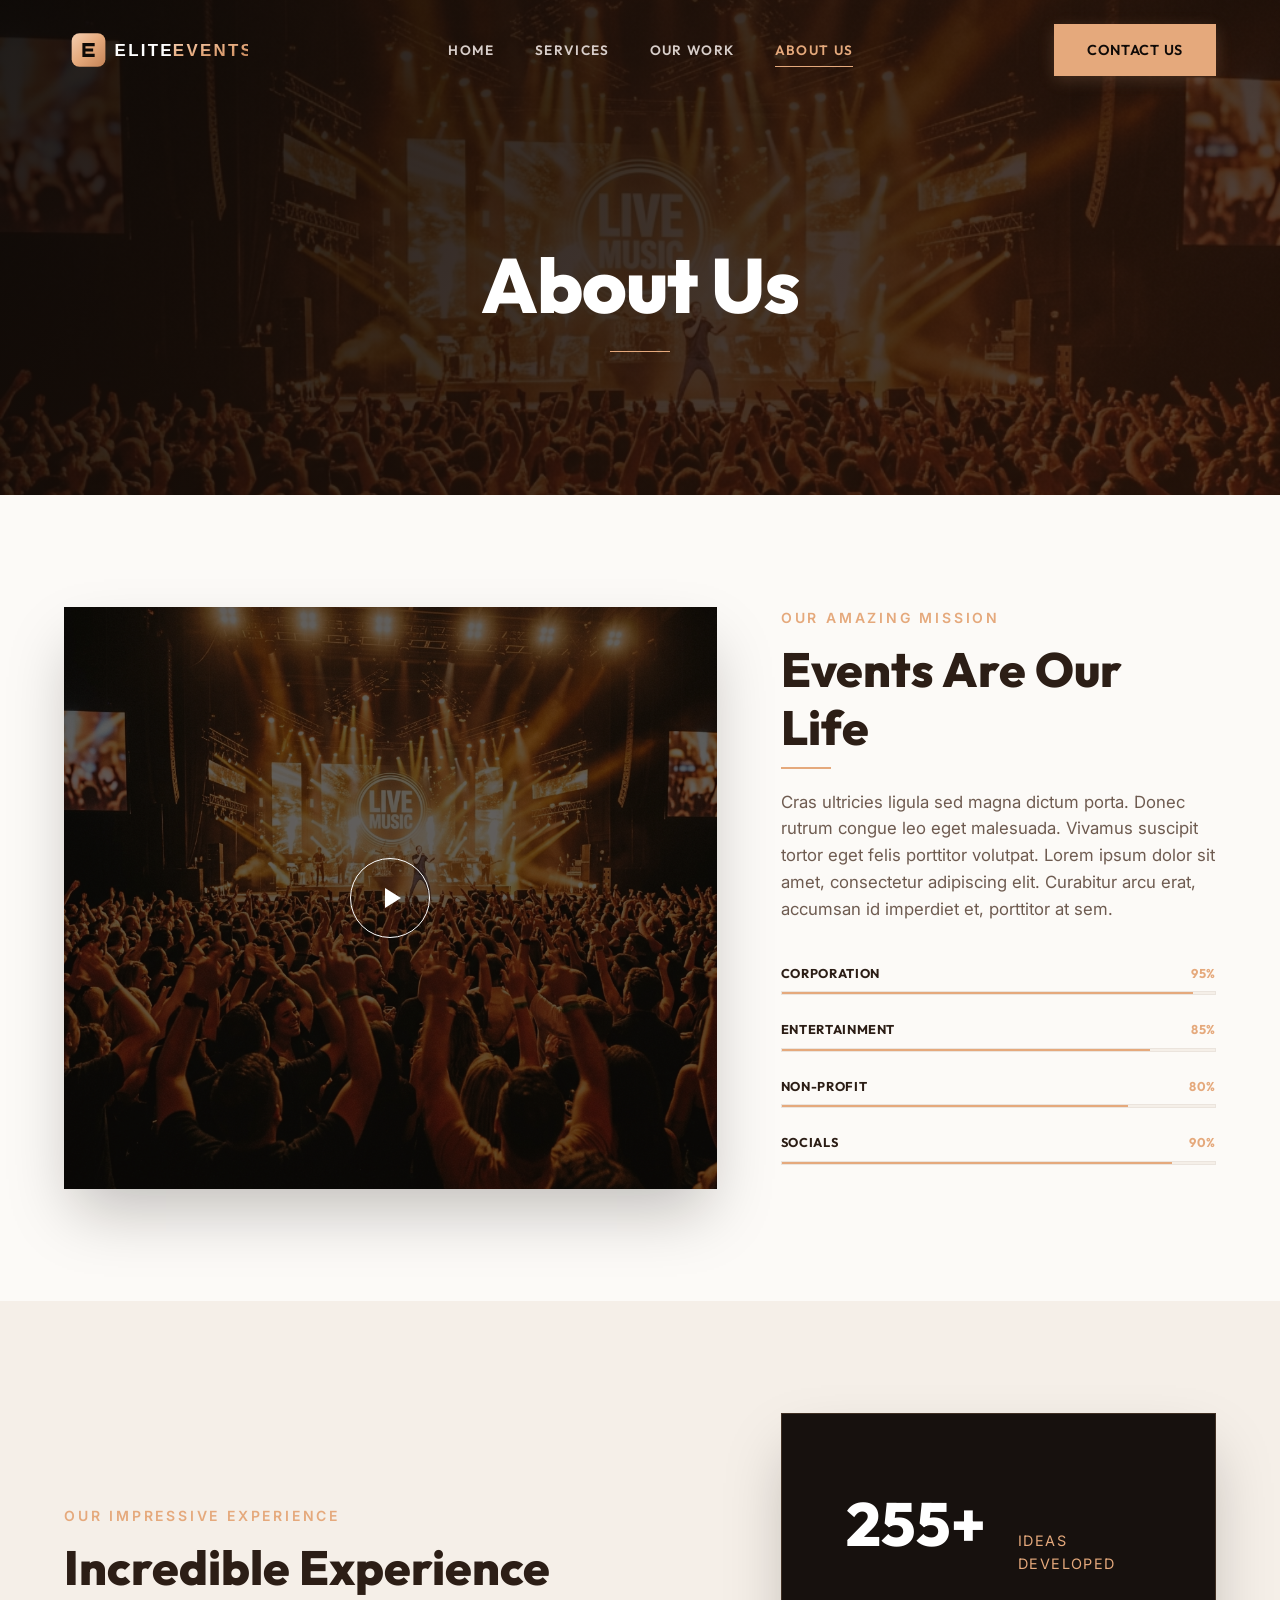
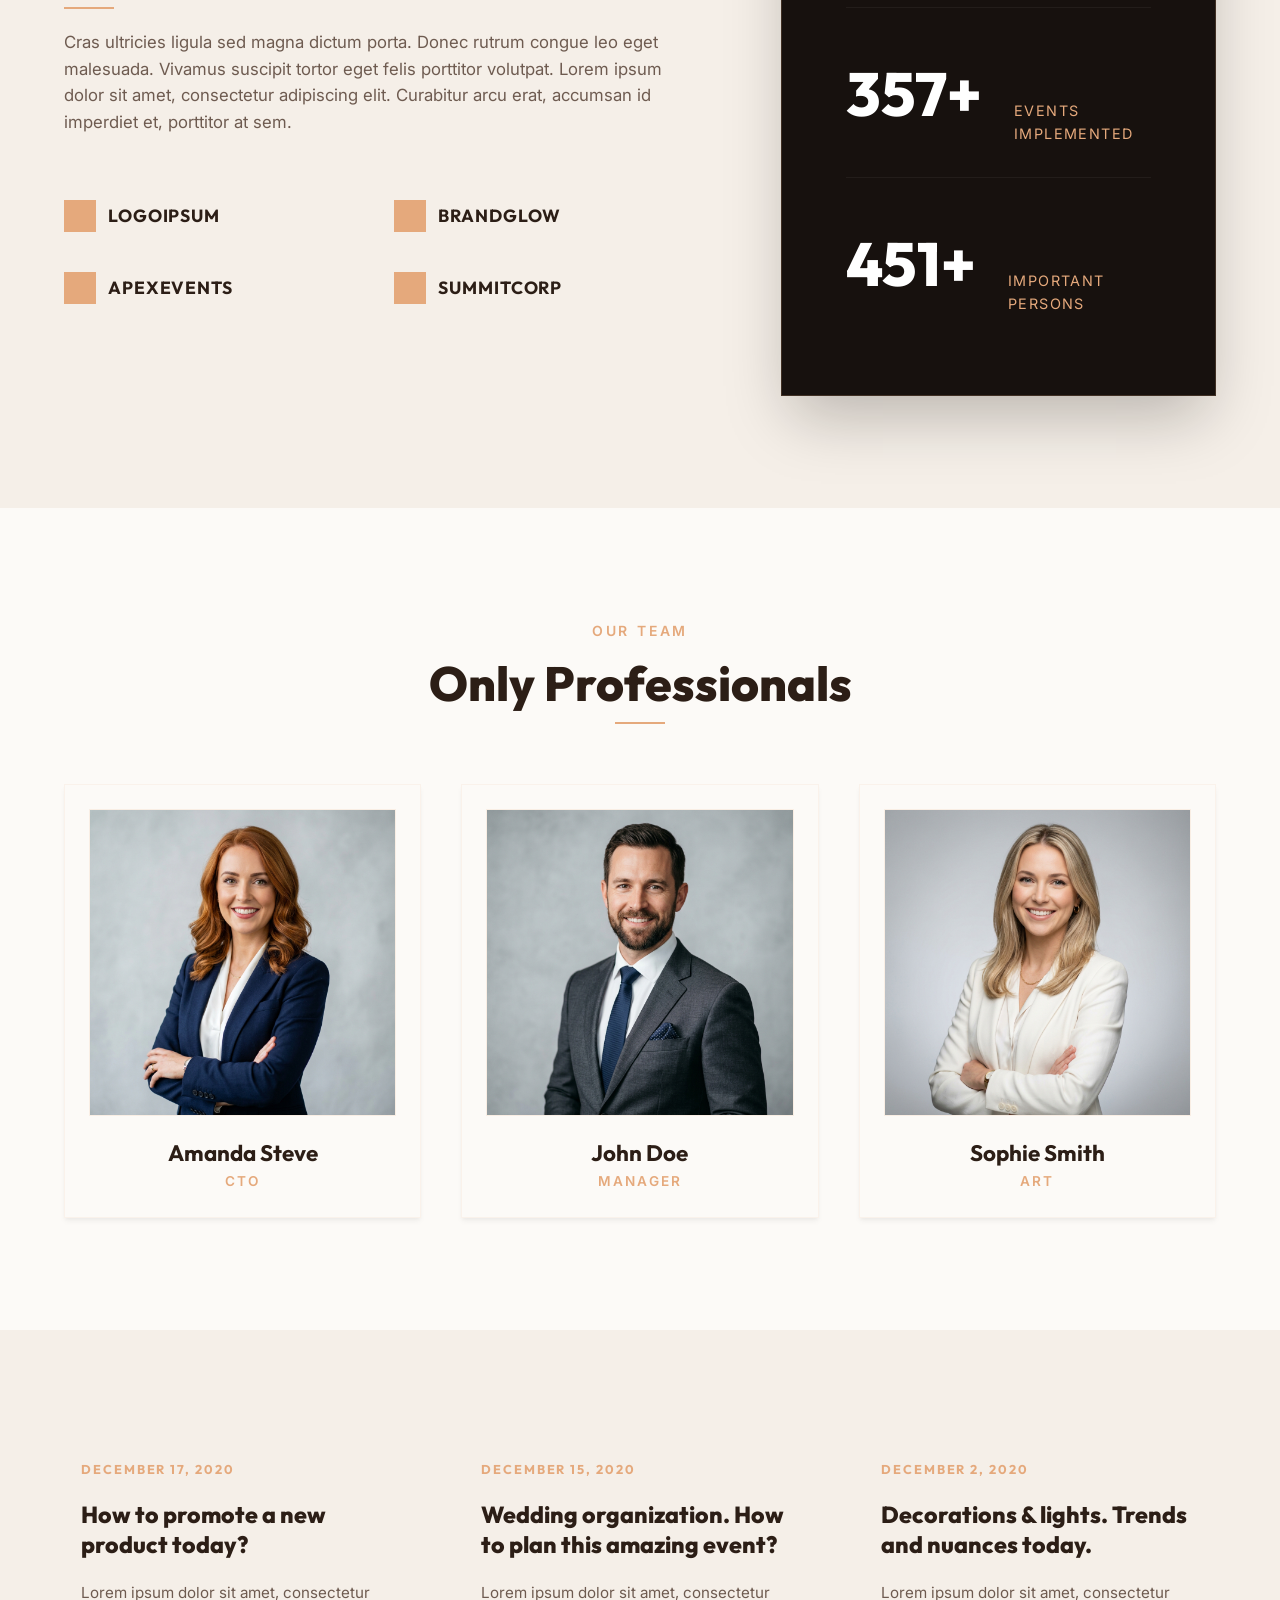
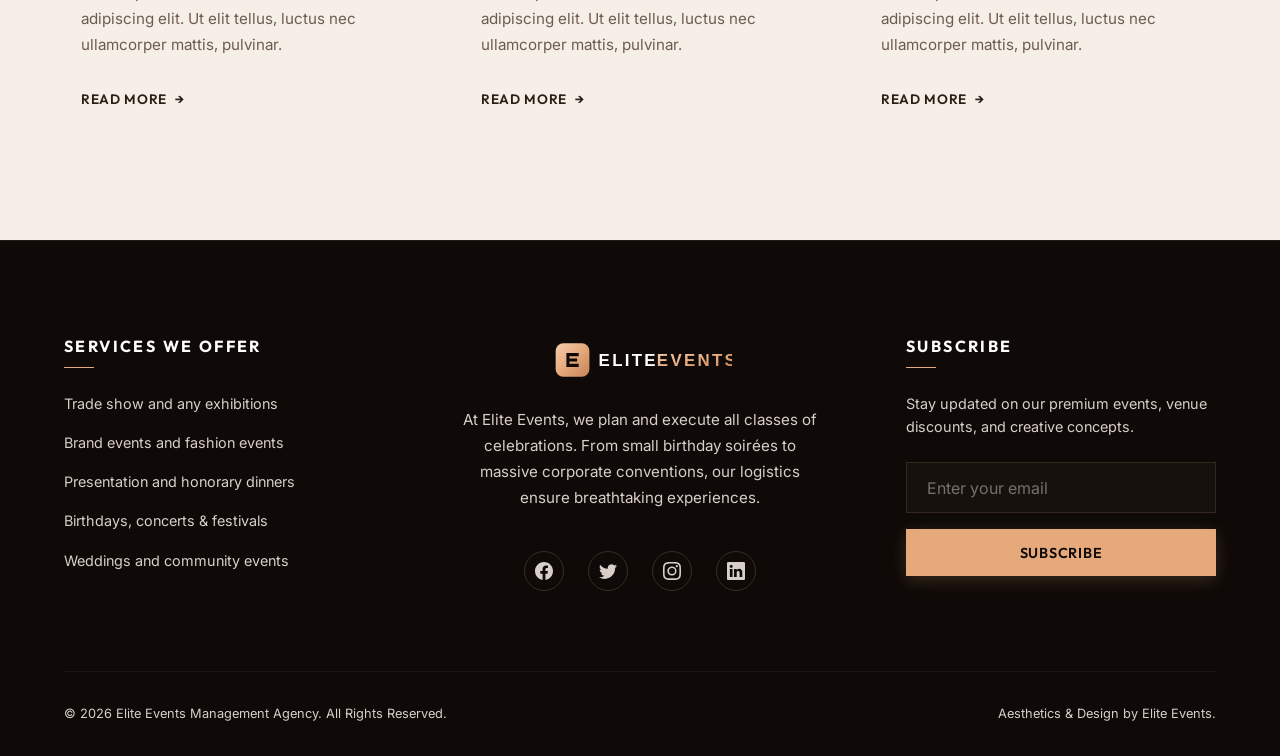
==== commit fc1299c4: "U" ====
--- a/about.html
+++ b/about.html
@@ -6,6 +6,7 @@
   <title>About Us | Elite Events - Premium Event Planning & Management Agency</title>
   <meta name="description" content="Discover our mission, experience metrics, professional team directors, and recent news. Learn how Elite Events brings corporate, entertainment, non-profit, and social events to life.">
   <link rel="stylesheet" href="style.css">
+  <link rel="icon" type="image/svg+xml" href="assets/favicon.svg">
 </head>
 <body>
 
@@ -15,7 +16,7 @@
   <header class="header scrolled" id="site-header">
     <div class="container nav-container">
       <a href="index.html" class="logo" id="header-logo">
-        ELITE<span>EVENTS</span>
+        <img src="assets/logo.svg" alt="Elite Events Logo" style="height: 46px; display: block;">
       </a>
       
       <nav class="nav-menu-wrapper" aria-label="Main Navigation">
@@ -24,7 +25,7 @@
           <li><a href="services.html" class="nav-link" id="nav-link-services">Services</a></li>
           <li><a href="work.html" class="nav-link" id="nav-link-work">Our Work</a></li>
           <li><a href="about.html" class="nav-link active" id="nav-link-about">About Us</a></li>
-          <li class="mobile-only"><a href="contact.html" class="nav-link" id="nav-link-contact-mobile">Contact Us</a></li>
+          <li class="mobile-only" style="margin-top: 1.5rem;"><a href="contact.html" class="btn btn-primary" id="nav-link-contact-mobile" style="display: inline-flex; width: 100%; text-align: center; justify-content: center;">Contact Us</a></li>
         </ul>
       </nav>
       
@@ -164,19 +165,19 @@
         <div class="exp-stats-box" id="experience-stats-panel" style="background-color: var(--bg-dark-accent); border: 1px solid rgba(229, 169, 124, 0.2); padding: 5rem 4rem; display: flex; flex-direction: column; justify-content: center; gap: 3.5rem; color: var(--text-light); box-shadow: var(--shadow-premium);">
           <!-- Stat 1 -->
           <div class="stat-item-row" style="display: flex; align-items: baseline; gap: 2rem; border-bottom: 1px solid rgba(255, 255, 255, 0.05); padding-bottom: 2rem;">
-            <span class="stat-number" data-count="347" id="stat-about-ideas" style="font-size: 3.8rem; font-weight: 800; color: var(--text-light); line-height: 1;">0</span>
+            <span class="stat-number" data-count="347" id="stat-about-ideas" style="font-size: 3.8rem; font-weight: 800; color: var(--text-light); line-height: 1;">0+</span>
             <span class="stat-label" style="letter-spacing: 0.1em; font-size: 0.9rem; text-transform: uppercase; color: var(--primary);">ideas developed</span>
           </div>
           
           <!-- Stat 2 -->
           <div class="stat-item-row" style="display: flex; align-items: baseline; gap: 2rem; border-bottom: 1px solid rgba(255, 255, 255, 0.05); padding-bottom: 2rem;">
-            <span class="stat-number" data-count="545" id="stat-about-events" style="font-size: 3.8rem; font-weight: 800; color: var(--text-light); line-height: 1;">0</span>
+            <span class="stat-number" data-count="545" id="stat-about-events" style="font-size: 3.8rem; font-weight: 800; color: var(--text-light); line-height: 1;">0+</span>
             <span class="stat-label" style="letter-spacing: 0.1em; font-size: 0.9rem; text-transform: uppercase; color: var(--primary);">events implemented</span>
           </div>
           
           <!-- Stat 3 -->
           <div class="stat-item-row" style="display: flex; align-items: baseline; gap: 2rem; padding-bottom: 0;">
-            <span class="stat-number" data-count="832" id="stat-about-people" style="font-size: 3.8rem; font-weight: 800; color: var(--text-light); line-height: 1;">0</span>
+            <span class="stat-number" data-count="832" id="stat-about-people" style="font-size: 3.8rem; font-weight: 800; color: var(--text-light); line-height: 1;">0+</span>
             <span class="stat-label" style="letter-spacing: 0.1em; font-size: 0.9rem; text-transform: uppercase; color: var(--primary);">important persons</span>
           </div>
         </div>
@@ -302,7 +303,7 @@
         
         <!-- Col 2: Brand / Description -->
         <div class="footer-col footer-brand" id="footer-brand-info">
-          <div class="footer-logo">ELITE<span>EVENTS</span></div>
+          <div class="footer-logo"><img src="assets/logo.svg" alt="Elite Events Logo" style="height: 46px; display: block; margin: 0 auto;"></div>
           <p class="footer-desc">
             At Elite Events, we plan and execute all classes of celebrations. From small birthday soirées to massive corporate conventions, our logistics ensure breathtaking experiences.
           </p>
--- a/style.css
+++ b/style.css
@@ -106,7 +106,8 @@
   text-transform: uppercase;
   color: var(--primary);
   margin-bottom: 0.75rem;
-  display: inline-block;
+  display: block;
+  width: 100%;
   font-weight: 600;
 }
 
@@ -557,7 +558,8 @@
   background-image: url('assets/hero_concert.png');
   background-size: cover;
   background-position: center;
-  min-height: 450px;
+  min-height: 360px;
+  height: 100%;
   display: flex;
   align-items: center;
   justify-content: center;
@@ -612,7 +614,7 @@
 
 .why-content {
   background-color: var(--bg-light-accent);
-  padding: 6rem;
+  padding: 3.5rem 4rem;
   display: flex;
   flex-direction: column;
   justify-content: center;
@@ -753,10 +755,12 @@
 
 .services-list-item::before {
   content: '';
-  width: 6px;
-  height: 6px;
-  border: 1px solid var(--primary);
+  width: 8px;
+  height: 8px;
+  background-color: var(--primary);
   border-radius: var(--border-radius-full);
+  box-shadow: 0 0 0 2px rgba(229, 169, 124, 0.4);
+  flex-shrink: 0;
 }
 
 .services-phone {
@@ -1593,6 +1597,9 @@
   .offer-images-grid {
     grid-template-columns: repeat(2, 1fr) !important;
   }
+  .offer-img-card {
+    height: 260px !important;
+  }
   
   .contact-main-grid {
     grid-template-columns: 1fr !important;
@@ -1603,6 +1610,9 @@
 @media (max-width: 768px) {
   .offer-images-grid {
     grid-template-columns: 1fr !important;
+  }
+  .offer-img-card {
+    height: 480px !important;
   }
   
   .price-list-row {
@@ -1797,4 +1807,36 @@
   .schedule-rows {
     gap: 1rem !important;
   }
-}
+
+  /* About page Incredible Experience stats vertical stacking */
+  .stat-item-row {
+    flex-direction: column !important;
+    align-items: flex-start !important;
+    gap: 0.5rem !important;
+    padding-bottom: 1.5rem !important;
+  }
+  
+  .exp-stats-box {
+    padding: 3rem 2rem !important;
+    gap: 2.5rem !important;
+  }
+
+  /* Home page We Bring Ideas To Life mobile padding */
+  .why-content {
+    padding: 2.5rem 1.5rem !important;
+  }
+
+  /* Prevent logo grid overflow on 360px screens */
+  .why-logos {
+    gap: 1.25rem 1rem !important;
+  }
+  
+  .logo-text {
+    font-size: 0.95rem !important;
+  }
+
+  /* Services page cards on small mobile viewports */
+  .offer-img-card {
+    height: 340px !important;
+  }
+}
